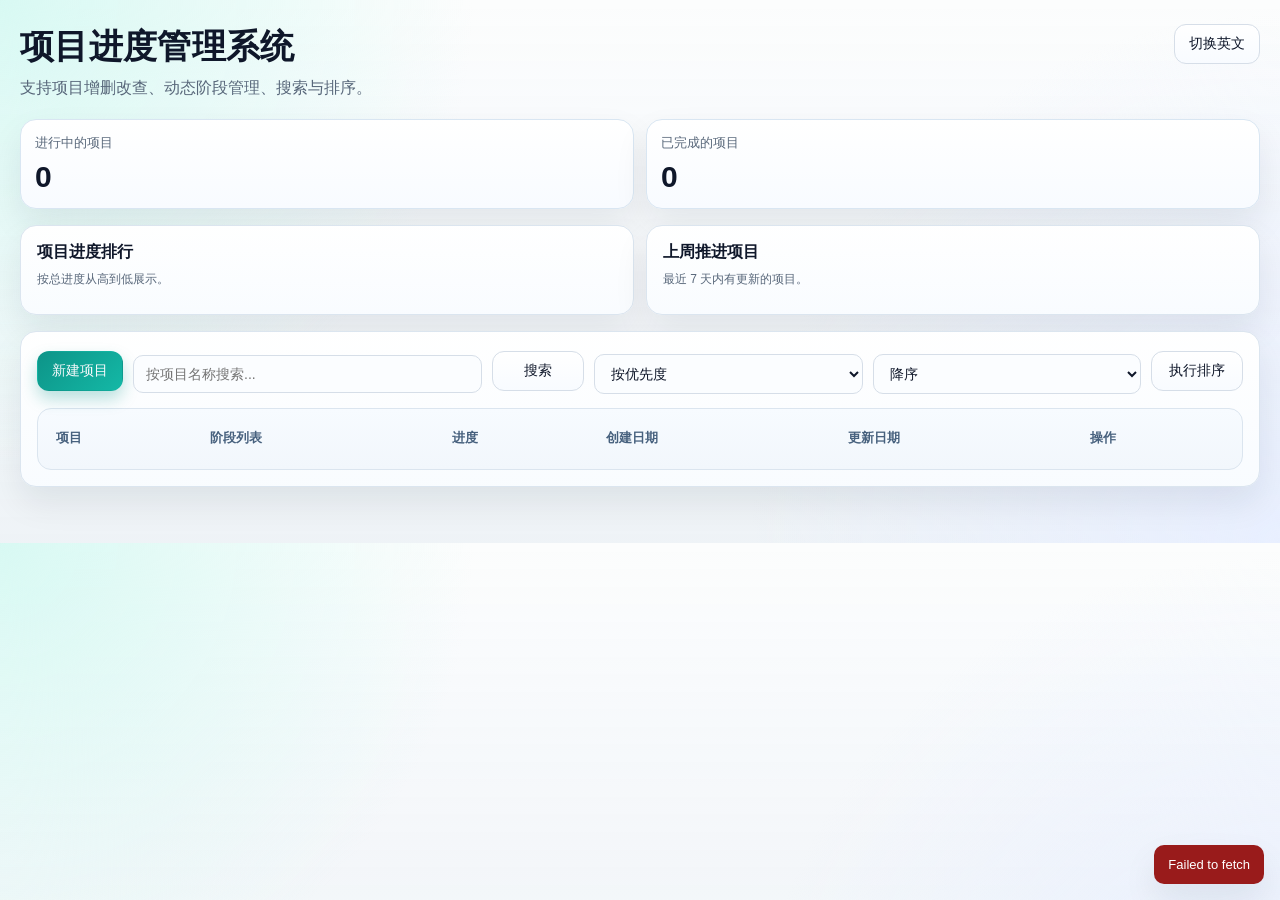
==== frontend/zh.html @ 1df88350 "release: prepare beta 1.0 (soft delete, multi-notes, mobile UI, english seed data, readme)" ====
<!DOCTYPE html>
<html lang="zh-CN">
<head>
  <meta charset="UTF-8" />
  <meta name="viewport" content="width=device-width, initial-scale=1.0" />
  <title>项目进度管理系统</title>
  <link rel="stylesheet" href="style.css" />
</head>
<body>
  <div class="page">
    <header class="page-header">
      <div>
        <h1>项目进度管理系统</h1>
        <p>支持项目增删改查、动态阶段管理、搜索与排序。</p>
      </div>
      <a class="btn btn-secondary lang-switch-btn" href="index.html">切换英文</a>
    </header>

    <section class="stats-grid" id="statsGrid">
      <article class="stat-card">
        <p>进行中的项目</p>
        <h2 id="doingCount">0</h2>
      </article>
      <article class="stat-card">
        <p>已完成的项目</p>
        <h2 id="doneCount">0</h2>
      </article>
    </section>

    <section class="dashboard-grid">
      <article class="panel dashboard-card">
        <h3>项目进度排行</h3>
        <p class="dashboard-desc">按总进度从高到低展示。</p>
        <ul id="progressRankingList" class="dashboard-list"></ul>
      </article>
      <article class="panel dashboard-card">
        <h3>上周推进项目</h3>
        <p class="dashboard-desc">最近 7 天内有更新的项目。</p>
        <ul id="recentUpdatedList" class="dashboard-list"></ul>
      </article>
    </section>

    <section class="content-grid">
      <main class="panel list-panel">
        <div class="toolbar">
          <button id="openTaskModalBtn" class="btn btn-primary" type="button">新建项目</button>
          <input id="keywordInput" type="text" placeholder="按项目名称搜索..." />
          <button id="searchBtn" class="btn btn-secondary" type="button">搜索</button>
          <select id="sortBySelect">
            <option value="priority">按优先度</option>
            <option value="createdAt">按创建日期</option>
            <option value="updatedAt">按更新时间</option>
            <option value="overallProgress">按进度</option>
          </select>
          <select id="orderSelect">
            <option value="desc">降序</option>
            <option value="asc">升序</option>
          </select>
          <button id="applySortBtn" class="btn btn-secondary" type="button">执行排序</button>
        </div>

        <div class="table-wrap">
          <table>
            <thead>
              <tr>
                <th>项目</th>
                <th>阶段列表</th>
                <th>进度</th>
                <th>创建日期</th>
                <th>更新日期</th>
                <th>操作</th>
              </tr>
            </thead>
            <tbody id="taskTableBody"></tbody>
          </table>
        </div>

        <p id="emptyState" class="empty-state hidden">当前没有项目数据。</p>
      </main>
    </section>
  </div>

  <div id="taskModal" class="modal-overlay hidden" aria-hidden="true">
    <div class="panel form-panel modal-panel" role="dialog" aria-modal="true" aria-labelledby="formTitle" aria-describedby="taskModalDesc">
      <div class="modal-header">
        <h3 id="formTitle">新建项目</h3>
        <button id="closeTaskModalBtn" type="button" class="btn btn-secondary close-btn">关闭</button>
      </div>
      <p id="taskModalDesc" class="modal-desc">填写项目基础信息，并可自由新增更多阶段。</p>

      <form id="taskForm" novalidate>
        <label>
          项目名称
          <input id="taskTitle" name="taskTitle" type="text" maxlength="200" required />
        </label>

        <label>
          项目描述
          <textarea id="taskDescription" name="taskDescription" maxlength="2000"></textarea>
        </label>

        <label>
          项目优先度
          <select id="taskPriority" name="taskPriority">
            <option value="HIGH">高优先级</option>
            <option value="MEDIUM" selected>中优先级</option>
            <option value="LOW">低优先级</option>
          </select>
        </label>

        <div class="phase-editor-head">
          <h4>项目知识库（支持标记语法）</h4>
        </div>
        <label>
          最近关键判断
          <textarea id="recentDecisions" name="recentDecisions" maxlength="20000" class="knowledge-textarea" placeholder="记录最近做过的关键判断..."></textarea>
        </label>
        <label>
          最近实验记录
          <textarea id="recentExperiments" name="recentExperiments" maxlength="20000" class="knowledge-textarea" placeholder="记录最近测试过什么..."></textarea>
        </label>
        <label>
          知识亮点
          <textarea id="knowledgeHighlights" name="knowledgeHighlights" maxlength="20000" class="knowledge-textarea" placeholder="记录最近沉淀的可复用知识..."></textarea>
        </label>

        <div class="phase-editor-head">
          <h4>项目阶段</h4>
          <button id="addPhaseBtn" class="btn btn-secondary" type="button">新增阶段</button>
        </div>
        <div id="phaseList" class="phase-list"></div>

        <div class="form-actions">
          <button id="submitBtn" type="submit" class="btn btn-primary">保存项目</button>
          <button id="resetBtn" type="button" class="btn btn-secondary">重置</button>
        </div>
        <p class="hint">规则：待开始=0，进行中=50，已完成=100，总进度为所有阶段平均值。</p>
      </form>
    </div>
  </div>

  <div id="confirmModal" class="modal-overlay hidden" aria-hidden="true">
    <div class="panel confirm-panel" role="dialog" aria-modal="true" aria-labelledby="confirmTitle" aria-describedby="confirmMessage">
      <h3 id="confirmTitle">确认操作</h3>
      <p id="confirmMessage">你确定要继续吗？</p>
      <div class="confirm-actions">
        <button id="confirmCancelBtn" type="button" class="btn btn-secondary">取消</button>
        <button id="confirmOkBtn" type="button" class="btn btn-danger">确认删除</button>
      </div>
    </div>
  </div>

  <div id="addPhaseModal" class="modal-overlay hidden" aria-hidden="true">
    <div class="panel add-phase-panel" role="dialog" aria-modal="true" aria-labelledby="addPhaseModalTitle" aria-describedby="addPhaseModalDesc">
      <h3 id="addPhaseModalTitle">新增阶段</h3>
      <p id="addPhaseModalDesc">请填写阶段名称、状态和说明。</p>
      <form id="addPhaseForm" class="add-phase-form" novalidate>
        <label>
          阶段名称
          <input id="addPhaseName" type="text" maxlength="100" required />
        </label>
        <p id="addPhaseValidation" class="add-phase-validation hidden"></p>
        <label>
          阶段状态
          <select id="addPhaseStatus">
            <option value="TODO">待开始</option>
            <option value="DOING">进行中</option>
            <option value="DONE">已完成</option>
          </select>
        </label>
        <label>
          阶段说明
          <textarea id="addPhaseDescription" maxlength="2000" placeholder="补充这个阶段的详细说明..."></textarea>
        </label>
        <div class="confirm-actions">
          <button id="addPhaseCancelBtn" type="button" class="btn btn-secondary">取消</button>
          <button id="addPhaseConfirmBtn" type="submit" class="btn btn-primary">新增阶段</button>
        </div>
      </form>
    </div>
  </div>

  <div id="editPhaseModal" class="modal-overlay hidden" aria-hidden="true">
    <div class="panel add-phase-panel" role="dialog" aria-modal="true" aria-labelledby="editPhaseModalTitle" aria-describedby="editPhaseModalDesc">
      <h3 id="editPhaseModalTitle">编辑阶段</h3>
      <p id="editPhaseModalDesc">修改当前阶段的名称、状态和说明。</p>
      <form id="editPhaseForm" class="add-phase-form" novalidate>
        <label>
          阶段名称
          <input id="editPhaseName" type="text" maxlength="100" required />
        </label>
        <p id="editPhaseValidation" class="add-phase-validation hidden"></p>
        <label>
          阶段状态
          <select id="editPhaseStatus">
            <option value="TODO">待开始</option>
            <option value="DOING">进行中</option>
            <option value="DONE">已完成</option>
          </select>
        </label>
        <label>
          阶段说明
          <textarea id="editPhaseDescription" maxlength="2000" placeholder="补充这个阶段的详细说明..."></textarea>
        </label>
        <div class="confirm-actions">
          <button id="editPhaseCancelBtn" type="button" class="btn btn-secondary">取消</button>
          <button id="editPhaseConfirmBtn" type="submit" class="btn btn-primary">保存阶段</button>
        </div>
      </form>
    </div>
  </div>

  <div id="addNoteModal" class="modal-overlay hidden" aria-hidden="true">
    <div class="panel add-phase-panel" role="dialog" aria-modal="true" aria-labelledby="addNoteModalTitle" aria-describedby="addNoteModalDesc">
      <h3 id="addNoteModalTitle">添加笔记</h3>
      <p id="addNoteModalDesc">给当前项目添加一条新笔记。</p>
      <form id="addNoteForm" class="add-phase-form" novalidate>
        <label>
          笔记类型
          <select id="addNoteType">
            <option value="RECENT_DECISIONS">最近关键判断</option>
            <option value="RECENT_EXPERIMENTS">最近实验记录</option>
            <option value="KNOWLEDGE_HIGHLIGHTS">知识亮点</option>
          </select>
        </label>
        <label>
          笔记内容
          <textarea id="addNoteContent" maxlength="20000" required placeholder="输入笔记内容..."></textarea>
        </label>
        <p id="addNoteValidation" class="add-phase-validation hidden"></p>
        <div class="confirm-actions">
          <button id="addNoteCancelBtn" type="button" class="btn btn-secondary">取消</button>
          <button id="addNoteConfirmBtn" type="submit" class="btn btn-primary">添加笔记</button>
        </div>
      </form>
    </div>
  </div>

  <div id="detailDrawerBackdrop" class="detail-drawer-backdrop hidden"></div>
  <aside id="detailDrawer" class="detail-drawer hidden" aria-hidden="true">
    <div class="detail-drawer-header">
      <h3 id="detailDrawerTitle">项目详情</h3>
      <button id="closeDetailDrawerBtn" type="button" class="btn btn-secondary">关闭</button>
    </div>
    <div id="detailMeta" class="detail-meta"></div>
    <div id="detailProgress" class="detail-progress"></div>
    <div id="detailPhases" class="detail-phases"></div>

    <section class="knowledge-section">
      <div class="knowledge-head">
        <h4>最近关键判断</h4>
        <button type="button" class="btn btn-secondary knowledge-toggle-btn" data-preview-section="recentDecisions">预览</button>
      </div>
      <div id="detailRecentDecisions" class="knowledge-render"></div>
    </section>

    <section class="knowledge-section">
      <div class="knowledge-head">
        <h4>最近实验记录</h4>
        <button type="button" class="btn btn-secondary knowledge-toggle-btn" data-preview-section="recentExperiments">预览</button>
      </div>
      <div id="detailRecentExperiments" class="knowledge-render"></div>
    </section>

    <section class="knowledge-section">
      <div class="knowledge-head">
        <h4>知识亮点</h4>
        <button type="button" class="btn btn-secondary knowledge-toggle-btn" data-preview-section="knowledgeHighlights">预览</button>
      </div>
      <div id="detailKnowledgeHighlights" class="knowledge-render"></div>
    </section>
  </aside>

  <div id="toast" class="toast hidden"></div>
  <script src="app.zh.js"></script>
</body>
</html>
---- frontend/style.css ----
:root {
  --bg: #eef3f7;
  --card: #ffffff;
  --line: #d6dee8;
  --text: #0f172a;
  --muted: #58677a;
  --primary: #0d9488;
  --primary-dark: #0f766e;
  --danger: #b91c1c;
  --danger-bg: #fee2e2;
  --shadow: 0 16px 34px rgba(15, 23, 42, 0.08);
  --shadow-soft: 0 8px 18px rgba(15, 23, 42, 0.06);
}

* {
  box-sizing: border-box;
}

body {
  margin: 0;
  color: var(--text);
  background:
    radial-gradient(circle at 0% 0%, #d8f9f3 0, transparent 34%),
    radial-gradient(circle at 100% 100%, #e8efff 0, transparent 38%),
    linear-gradient(180deg, rgba(255, 255, 255, 0.8), rgba(238, 243, 247, 0.92)),
    var(--bg);
  font-family: "Avenir Next", "PingFang SC", "Noto Sans CJK SC", "Hiragino Sans GB", sans-serif;
}

.page {
  max-width: 1320px;
  margin: 24px auto;
  padding: 0 20px 32px;
}

.page-header {
  display: flex;
  justify-content: space-between;
  align-items: flex-start;
  gap: 16px;
  margin-bottom: 20px;
}

.page-header h1 {
  margin: 0;
  font-size: 34px;
  letter-spacing: 0.01em;
}

.page-header p {
  margin: 8px 0 0;
  color: var(--muted);
}

.stats-grid {
  display: grid;
  grid-template-columns: repeat(2, minmax(0, 1fr));
  gap: 12px;
  margin-bottom: 16px;
}

.dashboard-grid {
  display: grid;
  grid-template-columns: repeat(2, minmax(0, 1fr));
  gap: 12px;
  margin-bottom: 16px;
}

.dashboard-card {
  padding: 16px;
}

.dashboard-card h3 {
  margin: 0;
  font-size: 16px;
}

.dashboard-desc {
  margin: 8px 0 10px;
  color: var(--muted);
  font-size: 12px;
}

.dashboard-list {
  margin: 0;
  padding: 0;
  list-style: none;
  display: grid;
  gap: 8px;
}

.dashboard-item {
  display: grid;
  grid-template-columns: auto 1fr minmax(170px, 230px);
  gap: 10px;
  align-items: center;
  border: 1px solid #d8e2ee;
  border-radius: 12px;
  padding: 10px 12px;
  background: linear-gradient(180deg, #fcfdff, #f7fbff);
  box-shadow: var(--shadow-soft);
}

.dashboard-item-simple {
  grid-template-columns: 1fr auto;
}

.dashboard-rank {
  color: #0f766e;
  font-weight: 700;
  font-size: 12px;
}

.dashboard-name {
  font-size: 13px;
  color: #1f2937;
  word-break: break-word;
}

.dashboard-value {
  font-size: 12px;
  color: #475569;
  white-space: nowrap;
}

.dashboard-empty {
  color: var(--muted);
  font-size: 13px;
}

.stat-card {
  background: linear-gradient(180deg, #ffffff, #f8fbff);
  border: 1px solid #d9e6f2;
  border-radius: 16px;
  box-shadow: var(--shadow);
  padding: 14px;
}

.stat-card p {
  margin: 0;
  color: var(--muted);
  font-size: 13px;
}

.stat-card h2 {
  margin: 8px 0 0;
  font-size: 30px;
}

.content-grid {
  display: grid;
  grid-template-columns: 1fr;
  gap: 16px;
}

.panel {
  background: linear-gradient(180deg, rgba(255, 255, 255, 0.98), rgba(249, 252, 255, 0.96));
  border: 1px solid #dbe5ef;
  border-radius: 16px;
  box-shadow: var(--shadow);
  animation: fade-up 220ms ease both;
}

.form-panel {
  padding: 16px;
}

.form-panel h3 {
  margin: 0 0 14px;
  font-size: 22px;
}

label {
  display: block;
  margin-bottom: 12px;
  font-size: 13px;
  color: var(--muted);
}

input,
textarea,
select {
  width: 100%;
  margin-top: 6px;
  padding: 10px 12px;
  border: 1px solid var(--line);
  border-radius: 10px;
  font-size: 14px;
  color: var(--text);
  background: #fbfdff;
}

textarea {
  resize: vertical;
  min-height: 100px;
}

.knowledge-textarea {
  min-height: 120px;
  font-family: "SFMono-Regular", Menlo, Monaco, Consolas, "Liberation Mono", "Courier New", monospace;
  line-height: 1.5;
}

input:focus,
textarea:focus,
select:focus {
  border-color: var(--primary);
  outline: 2px solid rgba(15, 118, 110, 0.15);
}

.form-actions {
  display: flex;
  gap: 8px;
  margin-top: 10px;
}

.btn {
  border: 1px solid transparent;
  border-radius: 12px;
  padding: 10px 14px;
  font-size: 14px;
  cursor: pointer;
  transition: transform 0.14s ease, box-shadow 0.2s ease, border-color 0.2s ease, background 0.2s ease;
}

.lang-switch-btn {
  display: inline-flex;
  align-items: center;
  text-decoration: none;
}

.btn-primary {
  background: linear-gradient(135deg, var(--primary), #14b8a6);
  color: #f8fafc;
  box-shadow: 0 8px 16px rgba(13, 148, 136, 0.28);
}

.btn-primary:hover {
  background: linear-gradient(135deg, var(--primary-dark), #0ea5a0);
  transform: translateY(-1px);
}

.btn-secondary {
  border-color: var(--line);
  background: linear-gradient(180deg, #ffffff, #f8fbff);
  color: var(--text);
}

.btn-secondary:hover {
  border-color: #8ca0b8;
  background: #f6faff;
  transform: translateY(-1px);
}

.btn-danger {
  border-color: #fecaca;
  background: var(--danger-bg);
  color: var(--danger);
}

.btn-danger:hover {
  background: #ef4444;
  border-color: #ef4444;
  color: #ffffff;
  box-shadow: 0 8px 18px rgba(185, 28, 28, 0.22);
}

.btn-danger:active {
  transform: scale(0.98);
}

.btn-danger.delete-loading,
.btn-danger:disabled {
  background: #ef4444;
  border-color: #ef4444;
  color: #ffffff;
  opacity: 0.85;
  cursor: wait;
}

.hint {
  font-size: 12px;
  color: var(--muted);
  margin: 10px 0 0;
}

.list-panel {
  padding: 16px;
}

.toolbar {
  display: grid;
  grid-template-columns: auto 1.3fr auto 1fr 1fr auto;
  gap: 10px;
  margin-bottom: 14px;
  align-items: center;
}

#searchBtn,
#applySortBtn {
  min-width: 92px;
}

.btn-secondary:disabled {
  opacity: 0.7;
  cursor: wait;
}

.table-wrap {
  overflow: auto;
  border: 1px solid #dbe5ef;
  border-radius: 14px;
  background: linear-gradient(180deg, #f7fbff, #f2f7fc);
  padding: 8px;
}

table {
  width: 100%;
  border-collapse: separate;
  border-spacing: 0 8px;
  min-width: 1100px;
}

th,
td {
  border-bottom: none;
  padding: 11px 10px;
  text-align: left;
  font-size: 13px;
  vertical-align: top;
}

th {
  background: transparent;
  color: #47617e;
  font-weight: 700;
  padding-top: 4px;
  padding-bottom: 6px;
}

tbody td {
  background: #ffffff;
  border-top: 1px solid #dbe5ef;
  border-bottom: 1px solid #dbe5ef;
}

tbody td:first-child {
  border-left: 1px solid #dbe5ef;
  border-top-left-radius: 12px;
  border-bottom-left-radius: 12px;
}

tbody td:last-child {
  border-right: 1px solid #dbe5ef;
  border-top-right-radius: 12px;
  border-bottom-right-radius: 12px;
}

tbody tr:hover td {
  background: #f7fcfb;
}

.project-title {
  display: flex;
  align-items: center;
  gap: 6px;
  font-size: 14px;
  font-weight: 700;
  margin-bottom: 4px;
}

.project-meta {
  margin: 0 0 4px;
}

.stuck-indicator {
  color: #d97706;
  font-size: 13px;
  line-height: 1;
}

.priority-badge {
  display: inline-block;
  padding: 2px 8px;
  border-radius: 999px;
  font-size: 11px;
  font-weight: 700;
}

.priority-high {
  color: #991b1b;
  background: #fee2e2;
  border: 1px solid #fecaca;
}

.priority-medium {
  color: #92400e;
  background: #fef3c7;
  border: 1px solid #fcd34d;
}

.priority-low {
  color: #065f46;
  background: #d1fae5;
  border: 1px solid #6ee7b7;
}

.project-desc {
  color: var(--muted);
  font-size: 12px;
  line-height: 1.5;
  max-width: 420px;
  word-break: break-word;
}

.phase-chip-list {
  display: flex;
  flex-direction: column;
  gap: 4px;
  min-width: 190px;
  max-width: 280px;
}

.phase-flow-item {
  display: flex;
  flex-direction: column;
  align-items: flex-start;
  gap: 5px;
  background: #fbfdff;
  border: 1px solid #e2e8f0;
  border-radius: 10px;
  padding: 6px;
}

.phase-flow-arrow {
  margin-left: 16px;
  color: #94a3b8;
  font-size: 12px;
  line-height: 1;
}

.phase-chip {
  display: inline-flex;
  align-items: center;
  gap: 6px;
  border: 1px solid var(--line);
  border-radius: 6px;
  padding: 4px 8px;
  background: #ffffff;
  font-size: 12px;
  max-width: 100%;
}

.phase-chip-button {
  cursor: pointer;
  transition: transform 0.12s ease, box-shadow 0.2s ease, border-color 0.2s ease;
}

.phase-chip-button:hover {
  border-color: #94a3b8;
  box-shadow: 0 6px 14px rgba(15, 23, 42, 0.12);
  transform: translateY(-1px);
}

.phase-chip-button:disabled {
  cursor: wait;
  opacity: 0.8;
}

.phase-chip-name {
  color: #334155;
}

.phase-chip-status {
  border-radius: 999px;
  padding: 2px 6px;
  font-weight: 700;
}

.status-pill {
  display: inline-block;
  border-radius: 6px;
  padding: 4px 8px;
  font-size: 12px;
  font-weight: 600;
}

.status-todo {
  background: #e2e8f0;
  color: #334155;
}

.status-doing {
  background: #fde68a;
  color: #78350f;
  border: 1px solid #f59e0b;
  box-shadow: 0 0 0 2px rgba(245, 158, 11, 0.15);
}

.status-done {
  background: #dcfce7;
  color: #166534;
}

.phase-chip-doing {
  background: #fffbeb;
  border-color: #f59e0b;
}

.progress-track {
  position: relative;
  height: 24px;
  border-radius: 999px;
  background: #e5edf5;
  overflow: hidden;
  border: 1px solid #cbd5e1;
  min-width: 140px;
}

.progress-track.progress-track-compact {
  min-width: 170px;
  height: 22px;
}

.progress-fill {
  height: 100%;
  background: linear-gradient(90deg, #0f766e, #14b8a6);
  position: relative;
}

.progress-fill::after {
  content: "";
  position: absolute;
  inset: 0;
  background: linear-gradient(180deg, rgba(255, 255, 255, 0.28), rgba(255, 255, 255, 0));
}

.progress-label {
  position: absolute;
  inset: 0;
  display: flex;
  align-items: center;
  justify-content: center;
  font-size: 12px;
  font-weight: 700;
  color: #0f172a;
}

.table-actions {
  display: grid;
  gap: 6px;
  grid-auto-rows: minmax(0, auto);
}

.table-actions .btn {
  width: 100%;
  justify-content: center;
}

.phase-chip-description {
  margin: 0;
  font-size: 12px;
  color: #64748b;
  line-height: 1.45;
  max-width: 280px;
  word-break: break-word;
  white-space: pre-wrap;
}

.project-notes {
  margin-top: 8px;
  display: grid;
  gap: 6px;
}

.project-note-item {
  border: 1px dashed #bfd0e4;
  border-radius: 10px;
  padding: 7px 9px;
  background: linear-gradient(180deg, #f9fcff, #f4f9ff);
}

.project-note-meta {
  display: flex;
  justify-content: space-between;
  gap: 8px;
  margin-bottom: 4px;
}

.project-note-type {
  font-size: 11px;
  color: #0f766e;
  font-weight: 700;
}

.project-note-time {
  font-size: 11px;
  color: #64748b;
}

.project-note-content {
  margin: 0;
  font-size: 12px;
  color: #334155;
  line-height: 1.5;
  white-space: pre-wrap;
  word-break: break-word;
}

.phase-editor-head {
  display: flex;
  align-items: center;
  justify-content: space-between;
  margin: 4px 0 10px;
}

.phase-editor-head h4 {
  margin: 0;
  font-size: 16px;
}

.phase-list {
  display: grid;
  gap: 8px;
}

.phase-item {
  display: grid;
  grid-template-columns: 1fr;
  gap: 8px;
  align-items: stretch;
  padding: 8px;
  border: 1px solid var(--line);
  border-radius: 10px;
  background: #fbfdff;
}

.phase-item-top {
  display: grid;
  grid-template-columns: 1.3fr 1fr auto;
  gap: 8px;
  align-items: center;
}

.phase-description {
  min-height: 84px;
  font-size: 13px;
}

.phase-default-tag {
  color: var(--muted);
  font-size: 12px;
  white-space: nowrap;
}

.status-select,
.priority-select {
  font-weight: 600;
}

.status-select-todo {
  background: #e2e8f0;
  color: #334155;
  border-color: #cbd5e1;
}

.status-select-doing {
  background: #fde68a;
  color: #78350f;
  border-color: #f59e0b;
}

.status-select-done {
  background: #dcfce7;
  color: #166534;
  border-color: #86efac;
}

.priority-select-high {
  color: #991b1b;
  background: #fee2e2;
  border-color: #fecaca;
}

.priority-select-medium {
  color: #92400e;
  background: #fef3c7;
  border-color: #fcd34d;
}

.priority-select-low {
  color: #065f46;
  background: #d1fae5;
  border-color: #6ee7b7;
}

select.status-select option[value="TODO"] {
  background: #e2e8f0;
  color: #334155;
}

select.status-select option[value="DOING"] {
  background: #fde68a;
  color: #78350f;
}

select.status-select option[value="DONE"] {
  background: #dcfce7;
  color: #166534;
}

select.priority-select option[value="HIGH"] {
  background: #fee2e2;
  color: #991b1b;
}

select.priority-select option[value="MEDIUM"] {
  background: #fef3c7;
  color: #92400e;
}

select.priority-select option[value="LOW"] {
  background: #d1fae5;
  color: #065f46;
}

.modal-overlay {
  position: fixed;
  inset: 0;
  display: flex;
  align-items: center;
  justify-content: center;
  background: rgba(15, 23, 42, 0.45);
  padding: 20px;
  z-index: 40;
  opacity: 1;
  transition: opacity 0.2s ease;
}

.modal-overlay.hidden {
  opacity: 0;
  pointer-events: none;
}

.modal-panel {
  width: min(760px, 100%);
  max-height: calc(100vh - 40px);
  overflow: auto;
  transform: translateY(0);
  transition: transform 0.2s ease;
}

.modal-overlay.hidden .modal-panel,
.modal-overlay.hidden .confirm-panel,
.modal-overlay.hidden .add-phase-panel {
  transform: translateY(8px);
}

.modal-header {
  display: flex;
  align-items: center;
  justify-content: space-between;
  gap: 12px;
}

.close-btn {
  padding: 6px 10px;
}

.modal-desc {
  margin: 0 0 12px;
  color: var(--muted);
  font-size: 13px;
}

body.modal-open {
  overflow: hidden;
}

.confirm-panel {
  width: min(420px, 100%);
  padding: 20px;
  transform: translateY(0);
  transition: transform 0.2s ease;
}

.add-phase-panel {
  width: min(460px, 100%);
  padding: 20px;
  transform: translateY(0);
  transition: transform 0.2s ease;
}

.confirm-panel h3 {
  margin: 0 0 8px;
}

.confirm-panel p,
.add-phase-panel p {
  margin: 0 0 16px;
  color: var(--muted);
  line-height: 1.6;
}

.add-phase-panel h3 {
  margin: 0 0 8px;
}

.add-phase-form {
  display: grid;
  gap: 4px;
}

.add-phase-validation {
  margin: 6px 0 0;
  color: #b91c1c;
  font-size: 12px;
}

.add-phase-panel .input-invalid {
  border-color: #dc2626;
  outline: 2px solid rgba(220, 38, 38, 0.16);
}

.confirm-actions {
  display: flex;
  justify-content: flex-end;
  gap: 8px;
}

.empty-state {
  text-align: center;
  margin: 14px 0 0;
  color: var(--muted);
}

.hidden {
  display: none;
}

.detail-drawer-backdrop {
  position: fixed;
  inset: 0;
  background: rgba(15, 23, 42, 0.28);
  z-index: 45;
}

.detail-drawer {
  position: fixed;
  top: 0;
  right: 0;
  width: min(520px, 100vw);
  height: 100vh;
  background: linear-gradient(180deg, #ffffff, #f7fbff);
  border-left: 1px solid var(--line);
  box-shadow: -16px 0 32px rgba(15, 23, 42, 0.16);
  z-index: 50;
  overflow-y: auto;
  padding: 16px;
}

@keyframes fade-up {
  from {
    opacity: 0;
    transform: translateY(8px);
  }
  to {
    opacity: 1;
    transform: translateY(0);
  }
}

.detail-drawer-header {
  display: flex;
  align-items: center;
  justify-content: space-between;
  gap: 10px;
  margin-bottom: 12px;
}

.detail-drawer-header h3 {
  margin: 0;
  font-size: 20px;
}

.detail-meta {
  display: grid;
  grid-template-columns: repeat(3, minmax(0, 1fr));
  gap: 8px;
  margin-bottom: 12px;
}

.detail-meta-item {
  border: 1px solid var(--line);
  border-radius: 10px;
  padding: 8px;
  background: #f8fafc;
}

.detail-meta-item span {
  display: block;
  font-size: 12px;
  color: var(--muted);
}

.detail-meta-item strong {
  display: block;
  margin-top: 4px;
  font-size: 13px;
}

.detail-progress,
.detail-phases,
.knowledge-section {
  border: 1px solid var(--line);
  border-radius: 12px;
  padding: 12px;
  background: #ffffff;
  margin-bottom: 10px;
}

.detail-progress h4,
.detail-phases h4,
.knowledge-head h4 {
  margin: 0 0 8px;
  font-size: 15px;
}

.detail-phase-list {
  display: grid;
  gap: 8px;
}

.detail-phase-item {
  display: grid;
  gap: 6px;
  padding: 8px;
  border: 1px solid var(--line);
  border-radius: 10px;
  background: #f8fafc;
}

.detail-phase-main {
  display: flex;
  align-items: center;
  justify-content: space-between;
  gap: 8px;
}

.detail-phase-name {
  font-size: 13px;
  color: #334155;
  word-break: break-word;
}

.detail-phase-description {
  margin: 0;
  color: #475569;
  font-size: 12px;
  line-height: 1.5;
  white-space: pre-wrap;
  word-break: break-word;
}

.knowledge-head {
  display: flex;
  align-items: center;
  justify-content: space-between;
  gap: 10px;
}

.knowledge-toggle-btn.preview-active {
  border-color: #0f766e;
  color: #0f766e;
  background: #ecfeff;
}

.knowledge-render {
  margin-top: 8px;
}

.knowledge-empty {
  margin: 0;
  color: var(--muted);
  font-size: 13px;
}

.knowledge-raw {
  margin: 0;
  white-space: pre-wrap;
  word-break: break-word;
  font-size: 13px;
  line-height: 1.6;
  color: #1f2937;
  background: #f8fafc;
  border: 1px solid var(--line);
  border-radius: 10px;
  padding: 10px;
}

.knowledge-markdown h1,
.knowledge-markdown h2,
.knowledge-markdown h3 {
  margin: 10px 0 6px;
  color: #0f172a;
}

.knowledge-markdown p,
.knowledge-markdown ul,
.knowledge-markdown ol {
  margin: 8px 0;
  font-size: 13px;
  line-height: 1.6;
  color: #1f2937;
}

.knowledge-markdown code {
  background: #e2e8f0;
  border-radius: 6px;
  padding: 1px 5px;
  font-family: "SFMono-Regular", Menlo, Monaco, Consolas, "Liberation Mono", "Courier New", monospace;
  font-size: 12px;
}

.knowledge-markdown a {
  color: #0f766e;
}

.toast {
  position: fixed;
  right: 16px;
  bottom: 16px;
  padding: 12px 14px;
  border-radius: 10px;
  color: #ffffff;
  background: #1f2937;
  box-shadow: var(--shadow);
  font-size: 13px;
  z-index: 60;
}

.toast.error {
  background: #991b1b;
}

@media (max-width: 1024px) {
  .dashboard-grid {
    grid-template-columns: 1fr;
  }

  .toolbar {
    grid-template-columns: 1fr 1fr;
  }

  .phase-item-top {
    grid-template-columns: 1fr;
  }
}

@media (max-width: 820px) {
  .page {
    margin: 14px auto;
    padding: 0 12px 20px;
  }

  .page-header h1 {
    font-size: 26px;
  }

  .table-wrap {
    border: none;
    padding: 0;
    background: transparent;
  }

  table {
    min-width: 0;
    border-spacing: 0;
  }

  thead {
    display: none;
  }

  tbody,
  tr,
  td {
    display: block;
    width: 100%;
  }

  tbody tr {
    margin-bottom: 10px;
    border: 1px solid #dbe5ef;
    border-radius: 12px;
    overflow: hidden;
    box-shadow: var(--shadow-soft);
    background: #ffffff;
  }

  tbody td {
    border: none;
    border-top: 1px solid #edf2f7;
    border-radius: 0;
    background: transparent;
    padding: 10px 12px;
  }

  tbody td:first-child {
    border-left: none;
    border-top: none;
    border-top-left-radius: 0;
    border-bottom-left-radius: 0;
  }

  tbody td:last-child {
    border-right: none;
    border-top-right-radius: 0;
    border-bottom-right-radius: 0;
  }

  tbody td::before {
    content: attr(data-label);
    display: block;
    margin-bottom: 6px;
    color: #6b7f96;
    font-size: 11px;
    font-weight: 700;
    letter-spacing: 0.02em;
    text-transform: uppercase;
  }

  .project-desc {
    max-width: 100%;
  }

  .phase-chip-list {
    max-width: 100%;
  }

  .table-actions {
    grid-template-columns: repeat(2, minmax(0, 1fr));
  }
}

@media (max-width: 680px) {
  .toolbar {
    grid-template-columns: 1fr;
  }

  .form-actions {
    flex-direction: column;
  }

  .confirm-actions {
    flex-direction: column-reverse;
  }

  .detail-drawer {
    width: 100vw;
    padding: 12px;
  }

  .detail-meta {
    grid-template-columns: 1fr;
  }

  .table-actions {
    grid-template-columns: 1fr;
  }
}
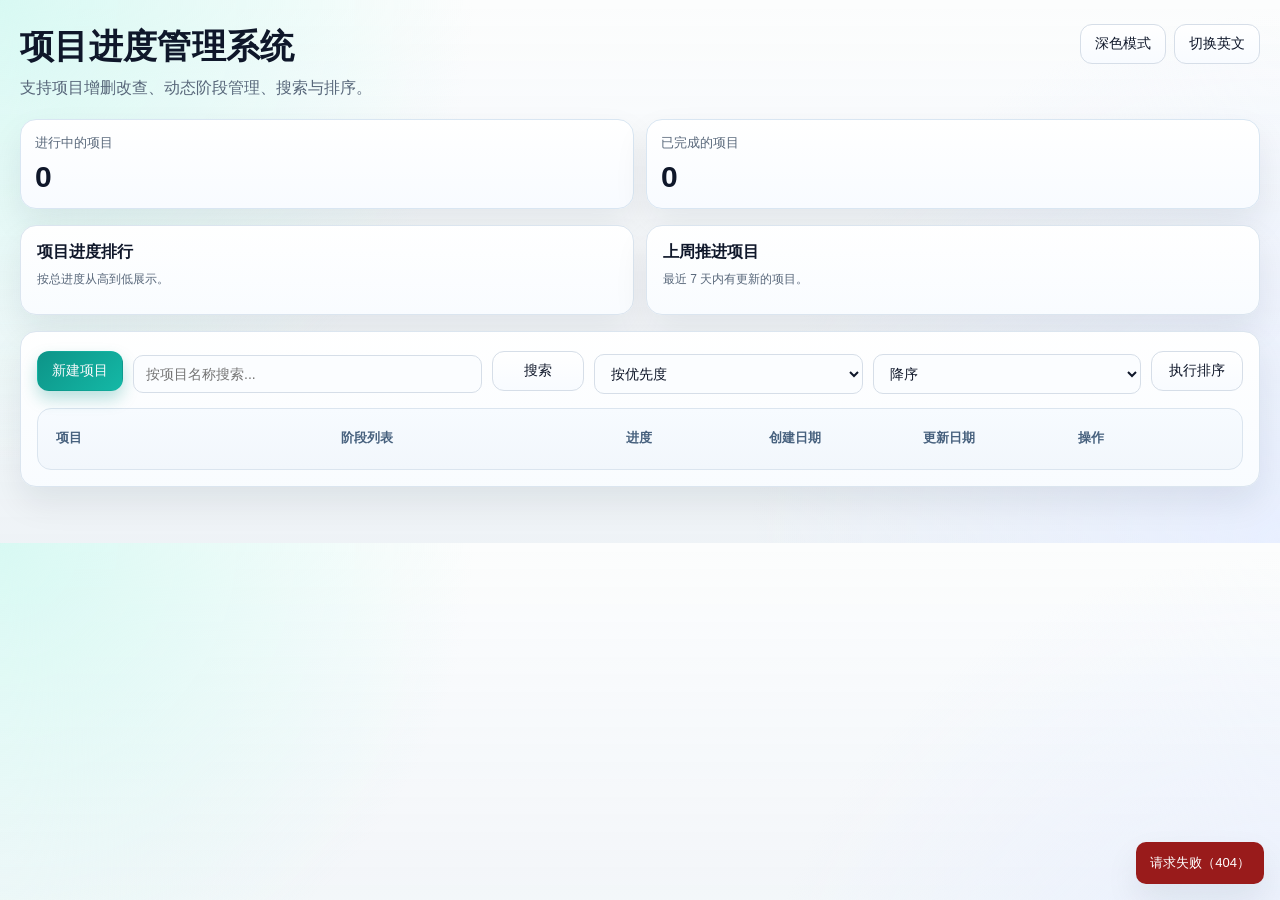
==== commit c64f64e6: "Implement beta2 UI upgrade requests" ====
--- a/frontend/zh.html
+++ b/frontend/zh.html
@@ -13,7 +13,10 @@
         <h1>项目进度管理系统</h1>
         <p>支持项目增删改查、动态阶段管理、搜索与排序。</p>
       </div>
-      <a class="btn btn-secondary lang-switch-btn" href="index.html">切换英文</a>
+      <div class="header-actions">
+        <button id="themeToggleBtn" class="btn btn-secondary" type="button">深色模式</button>
+        <a class="btn btn-secondary lang-switch-btn" href="index.html">切换英文</a>
+      </div>
     </header>
 
     <section class="stats-grid" id="statsGrid">
@@ -60,7 +63,7 @@
         </div>
 
         <div class="table-wrap">
-          <table>
+          <table class="task-table">
             <thead>
               <tr>
                 <th>项目</th>
@@ -272,6 +275,9 @@
   </aside>
 
   <div id="toast" class="toast hidden"></div>
+  <script>
+    window.TASK_API_BASE_URL = "/task-app/api";
+  </script>
   <script src="app.zh.js"></script>
 </body>
 </html>
--- a/frontend/style.css
+++ b/frontend/style.css
@@ -52,6 +52,13 @@
   color: var(--muted);
 }
 
+.header-actions {
+  display: inline-flex;
+  align-items: center;
+  gap: 8px;
+  flex-wrap: wrap;
+}
+
 .stats-grid {
   display: grid;
   grid-template-columns: repeat(2, minmax(0, 1fr));
@@ -321,6 +328,37 @@
   min-width: 1100px;
 }
 
+.task-table {
+  table-layout: fixed;
+}
+
+.task-table th:nth-child(1),
+.task-table td:nth-child(1),
+.task-table th:nth-child(2),
+.task-table td:nth-child(2) {
+  width: 24%;
+}
+
+.task-table th:nth-child(3),
+.task-table td:nth-child(3) {
+  width: 12%;
+}
+
+.task-table th:nth-child(4),
+.task-table td:nth-child(4) {
+  width: 13%;
+}
+
+.task-table th:nth-child(5),
+.task-table td:nth-child(5) {
+  width: 13%;
+}
+
+.task-table th:nth-child(6),
+.task-table td:nth-child(6) {
+  width: 14%;
+}
+
 th,
 td {
   border-bottom: none;
@@ -409,7 +447,7 @@
   color: var(--muted);
   font-size: 12px;
   line-height: 1.5;
-  max-width: 420px;
+  max-width: 100%;
   word-break: break-word;
 }
 
@@ -417,8 +455,8 @@
   display: flex;
   flex-direction: column;
   gap: 4px;
-  min-width: 190px;
-  max-width: 280px;
+  min-width: 0;
+  max-width: 100%;
 }
 
 .phase-flow-item {
@@ -578,6 +616,14 @@
   border-radius: 10px;
   padding: 7px 9px;
   background: linear-gradient(180deg, #f9fcff, #f4f9ff);
+  cursor: pointer;
+  transition: border-color 0.16s ease, box-shadow 0.16s ease, transform 0.16s ease;
+}
+
+.project-note-item:hover {
+  border-color: #90a7c4;
+  box-shadow: 0 6px 14px rgba(15, 23, 42, 0.12);
+  transform: translateY(-1px);
 }
 
 .project-note-meta {
@@ -645,6 +691,12 @@
 .phase-description {
   min-height: 84px;
   font-size: 13px;
+}
+
+.phase-name::placeholder,
+.phase-description::placeholder {
+  color: #94a3b8;
+  opacity: 1;
 }
 
 .phase-default-tag {
@@ -1043,6 +1095,126 @@
   background: #991b1b;
 }
 
+html[data-theme="dark"] {
+  color-scheme: dark;
+  --bg: #0b1220;
+  --card: #111b2d;
+  --line: #2a3a55;
+  --text: #e5edf8;
+  --muted: #9db0c9;
+  --primary: #14b8a6;
+  --primary-dark: #0d9488;
+  --danger: #fca5a5;
+  --danger-bg: #3f1d2a;
+  --shadow: 0 16px 34px rgba(2, 6, 23, 0.45);
+  --shadow-soft: 0 8px 18px rgba(2, 6, 23, 0.35);
+}
+
+html[data-theme="dark"] body {
+  background:
+    radial-gradient(circle at 0% 0%, rgba(20, 184, 166, 0.16) 0, transparent 34%),
+    radial-gradient(circle at 100% 100%, rgba(59, 130, 246, 0.14) 0, transparent 38%),
+    linear-gradient(180deg, rgba(11, 18, 32, 0.95), rgba(11, 18, 32, 0.98)),
+    var(--bg);
+}
+
+html[data-theme="dark"] .panel,
+html[data-theme="dark"] .stat-card,
+html[data-theme="dark"] .table-wrap,
+html[data-theme="dark"] tbody td,
+html[data-theme="dark"] .phase-flow-item,
+html[data-theme="dark"] .project-note-item,
+html[data-theme="dark"] .detail-drawer,
+html[data-theme="dark"] .detail-progress,
+html[data-theme="dark"] .detail-phases,
+html[data-theme="dark"] .knowledge-section,
+html[data-theme="dark"] .detail-phase-item,
+html[data-theme="dark"] .detail-meta-item {
+  background: #0f1a2f;
+  border-color: #2a3a55;
+}
+
+html[data-theme="dark"] .dashboard-item {
+  background: #0f1a2f;
+  border-color: #2a3a55;
+}
+
+html[data-theme="dark"] th {
+  color: #9db0c9;
+}
+
+html[data-theme="dark"] tbody tr:hover td {
+  background: #13213a;
+}
+
+html[data-theme="dark"] tbody tr {
+  background: #0f1a2f;
+  border-color: #2a3a55;
+}
+
+html[data-theme="dark"] .btn-secondary {
+  border-color: #365072;
+  background: linear-gradient(180deg, #15243f, #101d34);
+  color: #dbe7f7;
+}
+
+html[data-theme="dark"] .btn-secondary:hover {
+  border-color: #4b6b92;
+  background: #172a49;
+}
+
+html[data-theme="dark"] input,
+html[data-theme="dark"] textarea,
+html[data-theme="dark"] select {
+  background: #0f1a2f;
+  border-color: #2a3a55;
+  color: #e5edf8;
+}
+
+html[data-theme="dark"] .phase-name::placeholder,
+html[data-theme="dark"] .phase-description::placeholder,
+html[data-theme="dark"] input::placeholder,
+html[data-theme="dark"] textarea::placeholder {
+  color: #7f94b3;
+}
+
+html[data-theme="dark"] .project-desc,
+html[data-theme="dark"] .phase-chip-description,
+html[data-theme="dark"] .project-note-content,
+html[data-theme="dark"] .detail-phase-name,
+html[data-theme="dark"] .detail-phase-description,
+html[data-theme="dark"] .knowledge-raw,
+html[data-theme="dark"] .knowledge-markdown p,
+html[data-theme="dark"] .knowledge-markdown ul,
+html[data-theme="dark"] .knowledge-markdown ol,
+html[data-theme="dark"] .dashboard-name,
+html[data-theme="dark"] .dashboard-value {
+  color: #c8d6ea;
+}
+
+html[data-theme="dark"] .knowledge-markdown h1,
+html[data-theme="dark"] .knowledge-markdown h2,
+html[data-theme="dark"] .knowledge-markdown h3,
+html[data-theme="dark"] .project-title,
+html[data-theme="dark"] .detail-drawer-header h3,
+html[data-theme="dark"] .page-header h1 {
+  color: #e5edf8;
+}
+
+html[data-theme="dark"] .knowledge-markdown code {
+  background: #1e2f4c;
+}
+
+html[data-theme="dark"] .knowledge-toggle-btn.preview-active {
+  border-color: #2dd4bf;
+  color: #99f6e4;
+  background: #16373a;
+}
+
+html[data-theme="dark"] .detail-drawer-backdrop {
+  background: rgba(2, 6, 23, 0.58);
+}
+
 @media (max-width: 1024px) {
   .dashboard-grid {
     grid-template-columns: 1fr;
@@ -1065,6 +1237,10 @@
 
   .page-header h1 {
     font-size: 26px;
+  }
+
+  .header-actions {
+    width: 100%;
   }
 
   .table-wrap {
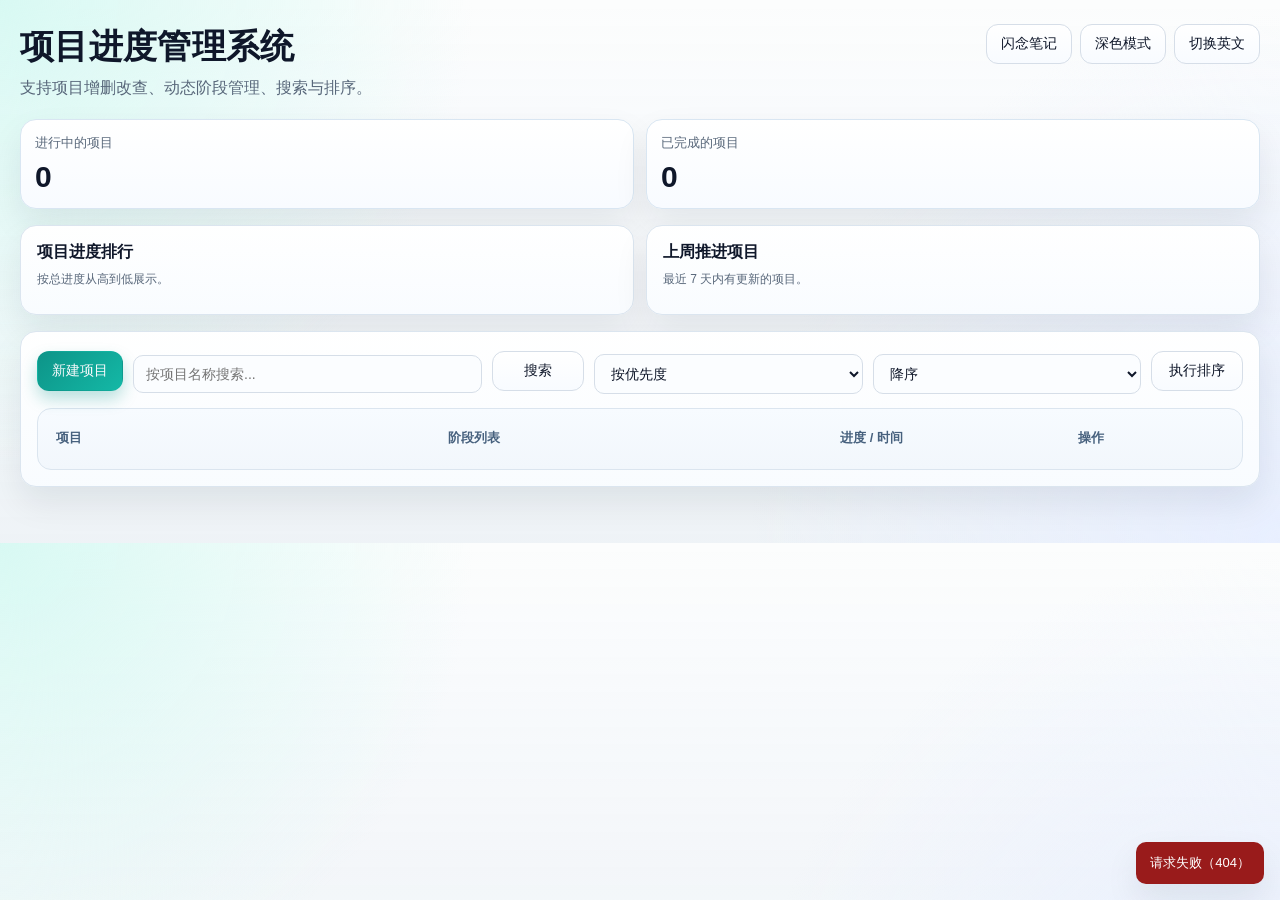
==== commit a2341219: "Add flash note CRUD and soft-delete note workflows" ====
--- a/frontend/zh.html
+++ b/frontend/zh.html
@@ -14,6 +14,7 @@
         <p>支持项目增删改查、动态阶段管理、搜索与排序。</p>
       </div>
       <div class="header-actions">
+        <button id="openFlashNoteModalBtn" class="btn btn-secondary" type="button">闪念笔记</button>
         <button id="themeToggleBtn" class="btn btn-secondary" type="button">深色模式</button>
         <a class="btn btn-secondary lang-switch-btn" href="index.html">切换英文</a>
       </div>
@@ -68,9 +69,7 @@
               <tr>
                 <th>项目</th>
                 <th>阶段列表</th>
-                <th>进度</th>
-                <th>创建日期</th>
-                <th>更新日期</th>
+                <th>进度 / 时间</th>
                 <th>操作</th>
               </tr>
             </thead>
@@ -239,6 +238,27 @@
     </div>
   </div>
 
+  <div id="flashNoteModal" class="modal-overlay hidden" aria-hidden="true">
+    <div class="panel flash-note-panel" role="dialog" aria-modal="true" aria-labelledby="flashNoteModalTitle" aria-describedby="flashNoteModalDesc">
+      <div class="modal-header">
+        <h3 id="flashNoteModalTitle">闪念笔记</h3>
+        <button id="closeFlashNoteModalBtn" type="button" class="btn btn-secondary close-btn">关闭</button>
+      </div>
+      <p id="flashNoteModalDesc">这里记录与具体项目无关的想法，可连续新增多条。</p>
+      <form id="flashNoteForm" class="add-phase-form" novalidate>
+        <label>
+          笔记内容
+          <textarea id="flashNoteContent" maxlength="20000" required placeholder="例如：下周可以尝试把阶段看板拆成团队视图和个人视图"></textarea>
+        </label>
+        <p id="flashNoteValidation" class="add-phase-validation hidden"></p>
+        <div class="confirm-actions">
+          <button id="flashNoteSubmitBtn" type="submit" class="btn btn-primary">添加闪念</button>
+        </div>
+      </form>
+      <div id="flashNoteList" class="flash-note-list"></div>
+    </div>
+  </div>
+
   <div id="detailDrawerBackdrop" class="detail-drawer-backdrop hidden"></div>
   <aside id="detailDrawer" class="detail-drawer hidden" aria-hidden="true">
     <div class="detail-drawer-header">
--- a/frontend/style.css
+++ b/frontend/style.css
@@ -325,7 +325,7 @@
   width: 100%;
   border-collapse: separate;
   border-spacing: 0 8px;
-  min-width: 1100px;
+  min-width: 930px;
 }
 
 .task-table {
@@ -336,26 +336,16 @@
 .task-table td:nth-child(1),
 .task-table th:nth-child(2),
 .task-table td:nth-child(2) {
-  width: 24%;
+  width: 33%;
 }
 
 .task-table th:nth-child(3),
 .task-table td:nth-child(3) {
-  width: 12%;
+  width: 20%;
 }
 
 .task-table th:nth-child(4),
 .task-table td:nth-child(4) {
-  width: 13%;
-}
-
-.task-table th:nth-child(5),
-.task-table td:nth-child(5) {
-  width: 13%;
-}
-
-.task-table th:nth-child(6),
-.task-table td:nth-child(6) {
   width: 14%;
 }
 
@@ -633,6 +623,12 @@
   margin-bottom: 4px;
 }
 
+.project-note-meta-right {
+  display: inline-flex;
+  align-items: center;
+  gap: 6px;
+}
+
 .project-note-type {
   font-size: 11px;
   color: #0f766e;
@@ -644,6 +640,12 @@
   color: #64748b;
 }
 
+.project-note-delete-btn {
+  padding: 2px 8px;
+  border-radius: 999px;
+  font-size: 11px;
+}
+
 .project-note-content {
   margin: 0;
   font-size: 12px;
@@ -651,6 +653,30 @@
   line-height: 1.5;
   white-space: pre-wrap;
   word-break: break-word;
+}
+
+.progress-date-stack {
+  display: grid;
+  gap: 6px;
+}
+
+.progress-date-row {
+  display: flex;
+  align-items: center;
+  justify-content: space-between;
+  gap: 8px;
+  border: 1px solid #dbe5ef;
+  border-radius: 8px;
+  padding: 5px 8px;
+  background: #f8fbff;
+  font-size: 12px;
+  color: #64748b;
+}
+
+.progress-date-row strong {
+  color: #1f2937;
+  font-size: 12px;
+  font-weight: 700;
 }
 
 .phase-editor-head {
@@ -789,6 +815,10 @@
   transition: opacity 0.2s ease;
 }
 
+#confirmModal {
+  z-index: 120;
+}
+
 .modal-overlay.hidden {
   opacity: 0;
   pointer-events: none;
@@ -804,7 +834,8 @@
 
 .modal-overlay.hidden .modal-panel,
 .modal-overlay.hidden .confirm-panel,
-.modal-overlay.hidden .add-phase-panel {
+.modal-overlay.hidden .add-phase-panel,
+.modal-overlay.hidden .flash-note-panel {
   transform: translateY(8px);
 }
 
@@ -843,6 +874,19 @@
   transition: transform 0.2s ease;
 }
 
+.flash-note-panel {
+  width: min(560px, 100%);
+  max-height: calc(100vh - 40px);
+  overflow: auto;
+  padding: 20px;
+  transform: translateY(0);
+  transition: transform 0.2s ease;
+}
+
+#flashNoteContent {
+  min-height: 120px;
+}
+
 .confirm-panel h3 {
   margin: 0 0 8px;
 }
@@ -878,6 +922,60 @@
   display: flex;
   justify-content: flex-end;
   gap: 8px;
+}
+
+.flash-note-list {
+  margin-top: 12px;
+  max-height: min(44vh, 440px);
+  overflow: auto;
+  display: grid;
+  gap: 8px;
+  padding-right: 2px;
+}
+
+.flash-note-item {
+  border: 1px solid #d6e2f0;
+  border-radius: 12px;
+  background: linear-gradient(180deg, #f9fcff, #f2f8ff);
+  padding: 10px;
+}
+
+.flash-note-content {
+  margin: 0;
+  font-size: 13px;
+  line-height: 1.6;
+  color: #1f2937;
+  white-space: pre-wrap;
+  word-break: break-word;
+}
+
+.flash-note-time {
+  margin: 8px 0 0;
+  font-size: 11px;
+  color: #64748b;
+}
+
+.flash-note-footer {
+  margin-top: 8px;
+  display: flex;
+  align-items: center;
+  justify-content: space-between;
+  gap: 8px;
+}
+
+.flash-note-footer .flash-note-time {
+  margin: 0;
+}
+
+.flash-note-actions {
+  display: inline-flex;
+  align-items: center;
+  gap: 6px;
+}
+
+.flash-note-actions .btn {
+  padding: 4px 10px;
+  font-size: 12px;
 }
 
 .empty-state {
@@ -1124,6 +1222,8 @@
 html[data-theme="dark"] tbody td,
 html[data-theme="dark"] .phase-flow-item,
 html[data-theme="dark"] .project-note-item,
+html[data-theme="dark"] .flash-note-item,
+html[data-theme="dark"] .progress-date-row,
 html[data-theme="dark"] .detail-drawer,
 html[data-theme="dark"] .detail-progress,
 html[data-theme="dark"] .detail-phases,
@@ -1181,6 +1281,8 @@
 html[data-theme="dark"] .project-desc,
 html[data-theme="dark"] .phase-chip-description,
 html[data-theme="dark"] .project-note-content,
+html[data-theme="dark"] .flash-note-content,
+html[data-theme="dark"] .progress-date-row strong,
 html[data-theme="dark"] .detail-phase-name,
 html[data-theme="dark"] .detail-phase-description,
 html[data-theme="dark"] .knowledge-raw,
@@ -1205,6 +1307,14 @@
   background: #1e2f4c;
 }
 
+html[data-theme="dark"] .flash-note-time {
+  color: #9db0c9;
+}
+
+html[data-theme="dark"] .progress-date-row {
+  color: #9db0c9;
+}
+
 html[data-theme="dark"] .knowledge-toggle-btn.preview-active {
   border-color: #2dd4bf;
   color: #99f6e4;
